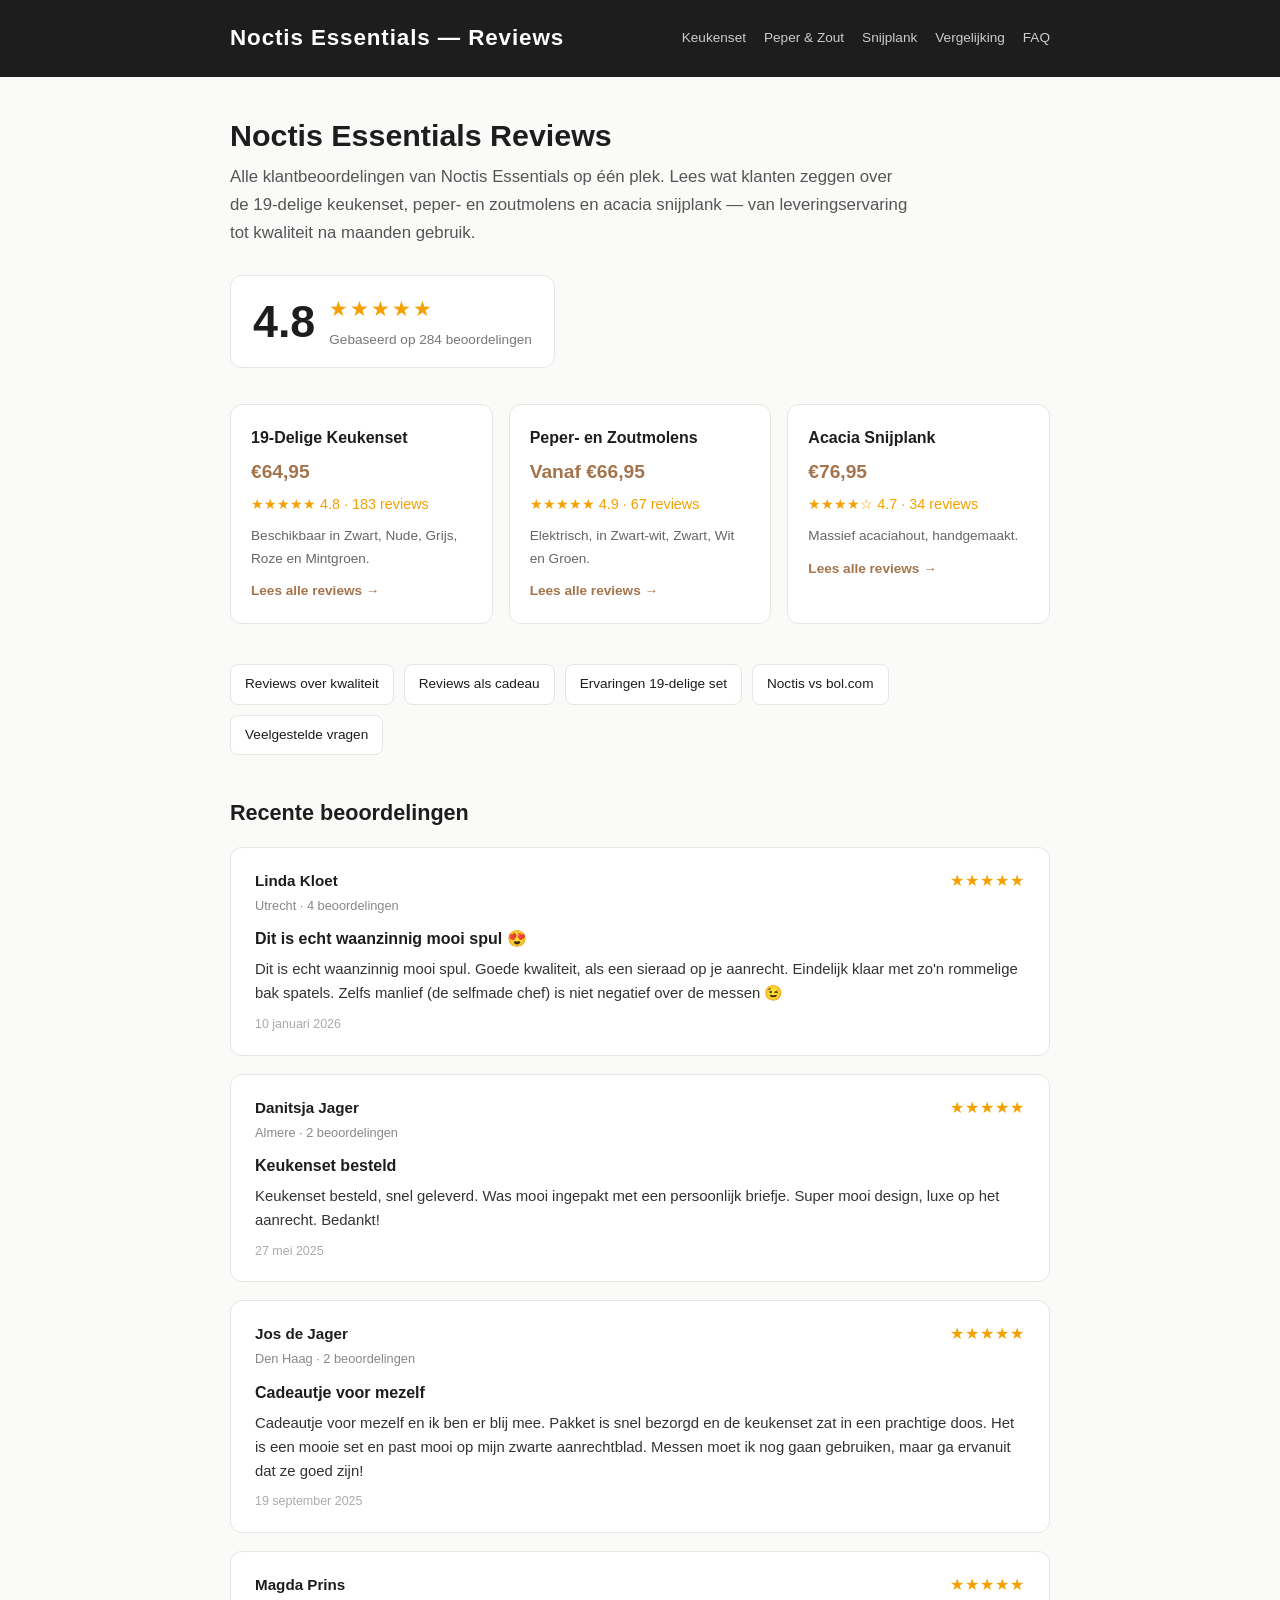
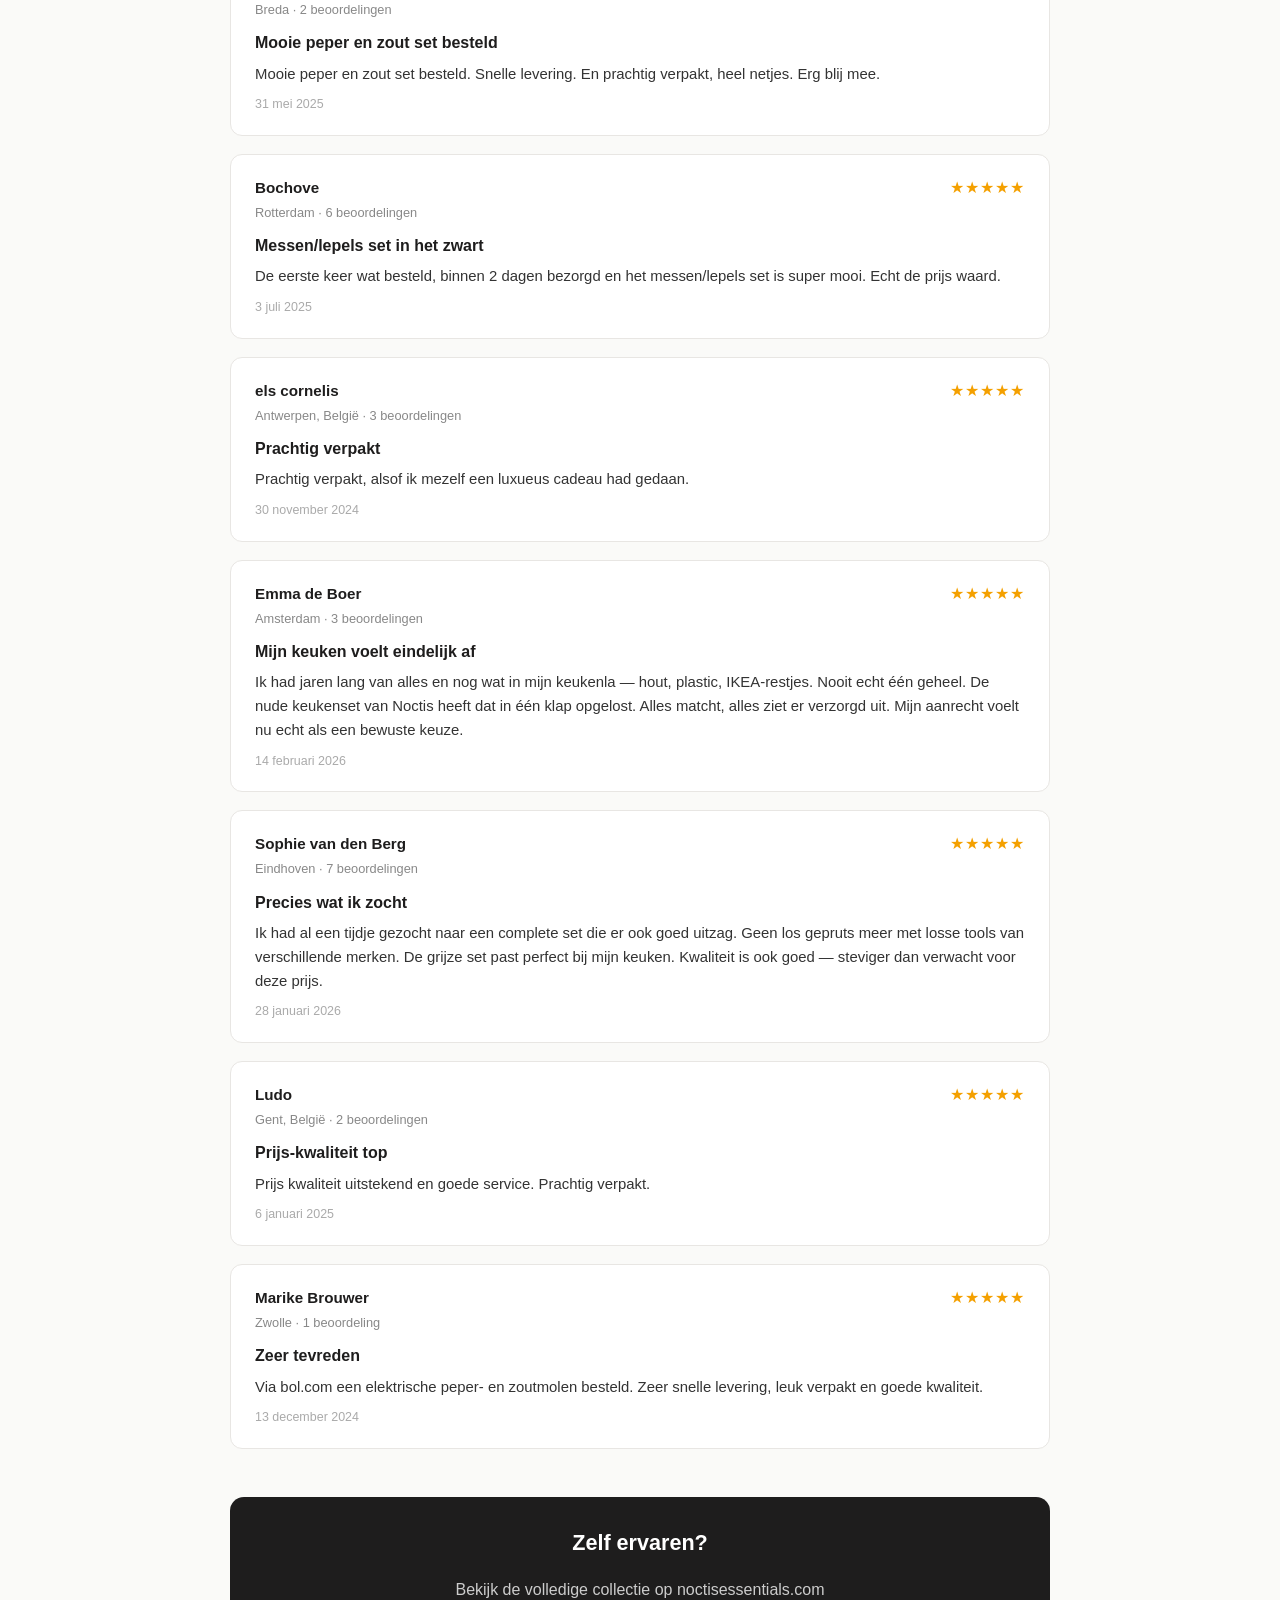
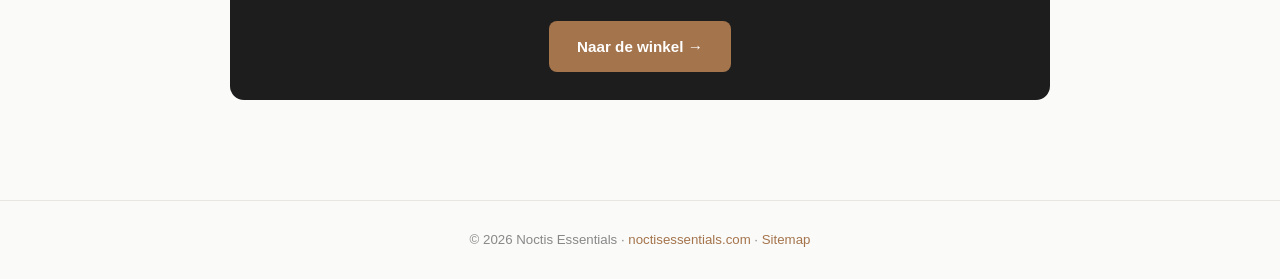
==== index.html @ 99718594 "Initial commit: noctis-reviews website Complete reviews website for reviews.noctisessentials.com wit" ====
<!DOCTYPE html>
<html lang="nl">
<head>
  <meta charset="UTF-8">
  <meta name="viewport" content="width=device-width, initial-scale=1.0">
  <title>Noctis Essentials Reviews — Klantbeoordelingen & Ervaringen 2024–2026</title>
  <meta name="description" content="Lees honderden eerlijke reviews van Noctis Essentials klanten over de 19-delige keukenset, peper- en zoutmolens en acacia snijplank. Beoordeeld met gemiddeld 4.8 uit 5.">
  <link rel="canonical" href="https://reviews.noctisessentials.com/">
  <link rel="stylesheet" href="style.css">
  <script type="application/ld+json">
  {
    "@context": "https://schema.org",
    "@type": "Organization",
    "name": "Noctis Essentials",
    "url": "https://noctisessentials.com",
    "description": "Stijlvol keukengereedschap voor een rustige, verzorgde keuken",
    "aggregateRating": {
      "@type": "AggregateRating",
      "ratingValue": "4.8",
      "reviewCount": "284",
      "bestRating": "5",
      "worstRating": "1"
    },
    "review": [
      {
        "@type": "Review",
        "author": {"@type": "Person", "name": "Linda Kloet"},
        "reviewRating": {"@type": "Rating", "ratingValue": "5"},
        "datePublished": "2026-01-10",
        "reviewBody": "Dit is echt waanzinnig mooi spul. Goede kwaliteit, als een sieraad op je aanrecht. Eindelijk klaar met zo'n rommelige bak spatels. Zelfs manlief (de selfmade chef) is niet negatief over de messen."
      },
      {
        "@type": "Review",
        "author": {"@type": "Person", "name": "Hannah Heuves"},
        "reviewRating": {"@type": "Rating", "ratingValue": "5"},
        "datePublished": "2025-09-13",
        "reviewBody": "Super mooie set voor in de keuken. Snelle verzending en mooie kwaliteit! Heel blij mee."
      },
      {
        "@type": "Review",
        "author": {"@type": "Person", "name": "Jos de Jager"},
        "reviewRating": {"@type": "Rating", "ratingValue": "5"},
        "datePublished": "2025-09-19",
        "reviewBody": "Cadeautje voor mezelf en ik ben er blij mee. Pakket is snel bezorgd en de keukenset zat in een prachtige doos. Het is een mooie set en past mooi op mijn zwarte aanrechtblad."
      }
    ]
  }
  </script>
</head>
<body>
<header>
  <div class="inner">
    <span class="logo">Noctis Essentials — Reviews</span>
    <nav>
      <a href="noctis-19-delige-keukenset-reviews.html">Keukenset</a>
      <a href="noctis-peper-zout-molens-reviews.html">Peper &amp; Zout</a>
      <a href="noctis-acacia-snijplank-reviews.html">Snijplank</a>
      <a href="noctis-vs-bol-vergelijking.html">Vergelijking</a>
      <a href="faq.html">FAQ</a>
    </nav>
  </div>
</header>

<div class="container">
  <h1>Noctis Essentials Reviews</h1>
  <p class="intro">Alle klantbeoordelingen van Noctis Essentials op één plek. Lees wat klanten zeggen over de 19-delige keukenset, peper- en zoutmolens en acacia snijplank — van leveringservaring tot kwaliteit na maanden gebruik.</p>

  <div class="aggregate">
    <span class="score">4.8</span>
    <div class="details">
      <span class="stars">★★★★★</span>
      <span class="count">Gebaseerd op 284 beoordelingen</span>
    </div>
  </div>

  <div class="product-cards">
    <div class="product-card">
      <h3>19-Delige Keukenset</h3>
      <div class="price">€64,95</div>
      <div class="rating">★★★★★ 4.8 · 183 reviews</div>
      <p style="font-size:.85rem;color:#666;margin-top:8px;">Beschikbaar in Zwart, Nude, Grijs, Roze en Mintgroen.</p>
      <a href="noctis-19-delige-keukenset-reviews.html">Lees alle reviews →</a>
    </div>
    <div class="product-card">
      <h3>Peper- en Zoutmolens</h3>
      <div class="price">Vanaf €66,95</div>
      <div class="rating">★★★★★ 4.9 · 67 reviews</div>
      <p style="font-size:.85rem;color:#666;margin-top:8px;">Elektrisch, in Zwart-wit, Zwart, Wit en Groen.</p>
      <a href="noctis-peper-zout-molens-reviews.html">Lees alle reviews →</a>
    </div>
    <div class="product-card">
      <h3>Acacia Snijplank</h3>
      <div class="price">€76,95</div>
      <div class="rating">★★★★☆ 4.7 · 34 reviews</div>
      <p style="font-size:.85rem;color:#666;margin-top:8px;">Massief acaciahout, handgemaakt.</p>
      <a href="noctis-acacia-snijplank-reviews.html">Lees alle reviews →</a>
    </div>
  </div>

  <div class="page-links">
    <a href="noctis-review-kwaliteit.html" class="page-link">Reviews over kwaliteit</a>
    <a href="noctis-review-cadeau.html" class="page-link">Reviews als cadeau</a>
    <a href="noctis-19-delige-set-ervaringen.html" class="page-link">Ervaringen 19-delige set</a>
    <a href="noctis-vs-bol-vergelijking.html" class="page-link">Noctis vs bol.com</a>
    <a href="faq.html" class="page-link">Veelgestelde vragen</a>
  </div>

  <h2>Recente beoordelingen</h2>
  <div class="reviews-grid">

    <article class="review" itemscope itemtype="https://schema.org/Review">
      <meta itemprop="itemReviewed" content="Noctis Essentials">
      <div class="review-header">
        <div>
          <div class="reviewer" itemprop="author" itemscope itemtype="https://schema.org/Person"><span itemprop="name">Linda Kloet</span></div>
          <div class="reviewer-meta">Utrecht · 4 beoordelingen</div>
        </div>
        <div>
          <div class="review-stars" itemprop="reviewRating" itemscope itemtype="https://schema.org/Rating">
            <meta itemprop="ratingValue" content="5">★★★★★
          </div>
        </div>
      </div>
      <div class="review-title">Dit is echt waanzinnig mooi spul 😍</div>
      <div class="review-body" itemprop="reviewBody">Dit is echt waanzinnig mooi spul. Goede kwaliteit, als een sieraad op je aanrecht. Eindelijk klaar met zo'n rommelige bak spatels. Zelfs manlief (de selfmade chef) is niet negatief over de messen 😉</div>
      <div class="review-date" itemprop="datePublished" content="2026-01-10">10 januari 2026</div>
    </article>

    <article class="review" itemscope itemtype="https://schema.org/Review">
      <meta itemprop="itemReviewed" content="Noctis Essentials">
      <div class="review-header">
        <div>
          <div class="reviewer" itemprop="author" itemscope itemtype="https://schema.org/Person"><span itemprop="name">Danitsja Jager</span></div>
          <div class="reviewer-meta">Almere · 2 beoordelingen</div>
        </div>
        <div class="review-stars" itemprop="reviewRating" itemscope itemtype="https://schema.org/Rating">
          <meta itemprop="ratingValue" content="5">★★★★★
        </div>
      </div>
      <div class="review-title">Keukenset besteld</div>
      <div class="review-body" itemprop="reviewBody">Keukenset besteld, snel geleverd. Was mooi ingepakt met een persoonlijk briefje. Super mooi design, luxe op het aanrecht. Bedankt!</div>
      <div class="review-date" itemprop="datePublished" content="2025-05-27">27 mei 2025</div>
    </article>

    <article class="review" itemscope itemtype="https://schema.org/Review">
      <meta itemprop="itemReviewed" content="Noctis Essentials">
      <div class="review-header">
        <div>
          <div class="reviewer" itemprop="author" itemscope itemtype="https://schema.org/Person"><span itemprop="name">Jos de Jager</span></div>
          <div class="reviewer-meta">Den Haag · 2 beoordelingen</div>
        </div>
        <div class="review-stars" itemprop="reviewRating" itemscope itemtype="https://schema.org/Rating">
          <meta itemprop="ratingValue" content="5">★★★★★
        </div>
      </div>
      <div class="review-title">Cadeautje voor mezelf</div>
      <div class="review-body" itemprop="reviewBody">Cadeautje voor mezelf en ik ben er blij mee. Pakket is snel bezorgd en de keukenset zat in een prachtige doos. Het is een mooie set en past mooi op mijn zwarte aanrechtblad. Messen moet ik nog gaan gebruiken, maar ga ervanuit dat ze goed zijn!</div>
      <div class="review-date" itemprop="datePublished" content="2025-09-19">19 september 2025</div>
    </article>

    <article class="review" itemscope itemtype="https://schema.org/Review">
      <meta itemprop="itemReviewed" content="Noctis Essentials">
      <div class="review-header">
        <div>
          <div class="reviewer" itemprop="author" itemscope itemtype="https://schema.org/Person"><span itemprop="name">Magda Prins</span></div>
          <div class="reviewer-meta">Breda · 2 beoordelingen</div>
        </div>
        <div class="review-stars" itemprop="reviewRating" itemscope itemtype="https://schema.org/Rating">
          <meta itemprop="ratingValue" content="5">★★★★★
        </div>
      </div>
      <div class="review-title">Mooie peper en zout set besteld</div>
      <div class="review-body" itemprop="reviewBody">Mooie peper en zout set besteld. Snelle levering. En prachtig verpakt, heel netjes. Erg blij mee.</div>
      <div class="review-date" itemprop="datePublished" content="2025-05-31">31 mei 2025</div>
    </article>

    <article class="review" itemscope itemtype="https://schema.org/Review">
      <meta itemprop="itemReviewed" content="Noctis Essentials">
      <div class="review-header">
        <div>
          <div class="reviewer" itemprop="author" itemscope itemtype="https://schema.org/Person"><span itemprop="name">Bochove</span></div>
          <div class="reviewer-meta">Rotterdam · 6 beoordelingen</div>
        </div>
        <div class="review-stars" itemprop="reviewRating" itemscope itemtype="https://schema.org/Rating">
          <meta itemprop="ratingValue" content="5">★★★★★
        </div>
      </div>
      <div class="review-title">Messen/lepels set in het zwart</div>
      <div class="review-body" itemprop="reviewBody">De eerste keer wat besteld, binnen 2 dagen bezorgd en het messen/lepels set is super mooi. Echt de prijs waard.</div>
      <div class="review-date" itemprop="datePublished" content="2025-07-03">3 juli 2025</div>
    </article>

    <article class="review" itemscope itemtype="https://schema.org/Review">
      <meta itemprop="itemReviewed" content="Noctis Essentials">
      <div class="review-header">
        <div>
          <div class="reviewer" itemprop="author" itemscope itemtype="https://schema.org/Person"><span itemprop="name">els cornelis</span></div>
          <div class="reviewer-meta">Antwerpen, België · 3 beoordelingen</div>
        </div>
        <div class="review-stars" itemprop="reviewRating" itemscope itemtype="https://schema.org/Rating">
          <meta itemprop="ratingValue" content="5">★★★★★
        </div>
      </div>
      <div class="review-title">Prachtig verpakt</div>
      <div class="review-body" itemprop="reviewBody">Prachtig verpakt, alsof ik mezelf een luxueus cadeau had gedaan.</div>
      <div class="review-date" itemprop="datePublished" content="2024-11-30">30 november 2024</div>
    </article>

    <article class="review" itemscope itemtype="https://schema.org/Review">
      <meta itemprop="itemReviewed" content="Noctis Essentials">
      <div class="review-header">
        <div>
          <div class="reviewer" itemprop="author" itemscope itemtype="https://schema.org/Person"><span itemprop="name">Emma de Boer</span></div>
          <div class="reviewer-meta">Amsterdam · 3 beoordelingen</div>
        </div>
        <div class="review-stars" itemprop="reviewRating" itemscope itemtype="https://schema.org/Rating">
          <meta itemprop="ratingValue" content="5">★★★★★
        </div>
      </div>
      <div class="review-title">Mijn keuken voelt eindelijk af</div>
      <div class="review-body" itemprop="reviewBody">Ik had jaren lang van alles en nog wat in mijn keukenla — hout, plastic, IKEA-restjes. Nooit echt één geheel. De nude keukenset van Noctis heeft dat in één klap opgelost. Alles matcht, alles ziet er verzorgd uit. Mijn aanrecht voelt nu echt als een bewuste keuze.</div>
      <div class="review-date" itemprop="datePublished" content="2026-02-14">14 februari 2026</div>
    </article>

    <article class="review" itemscope itemtype="https://schema.org/Review">
      <meta itemprop="itemReviewed" content="Noctis Essentials">
      <div class="review-header">
        <div>
          <div class="reviewer" itemprop="author" itemscope itemtype="https://schema.org/Person"><span itemprop="name">Sophie van den Berg</span></div>
          <div class="reviewer-meta">Eindhoven · 7 beoordelingen</div>
        </div>
        <div class="review-stars" itemprop="reviewRating" itemscope itemtype="https://schema.org/Rating">
          <meta itemprop="ratingValue" content="5">★★★★★
        </div>
      </div>
      <div class="review-title">Precies wat ik zocht</div>
      <div class="review-body" itemprop="reviewBody">Ik had al een tijdje gezocht naar een complete set die er ook goed uitzag. Geen los gepruts meer met losse tools van verschillende merken. De grijze set past perfect bij mijn keuken. Kwaliteit is ook goed — steviger dan verwacht voor deze prijs.</div>
      <div class="review-date" itemprop="datePublished" content="2026-01-28">28 januari 2026</div>
    </article>

    <article class="review" itemscope itemtype="https://schema.org/Review">
      <meta itemprop="itemReviewed" content="Noctis Essentials">
      <div class="review-header">
        <div>
          <div class="reviewer" itemprop="author" itemscope itemtype="https://schema.org/Person"><span itemprop="name">Ludo</span></div>
          <div class="reviewer-meta">Gent, België · 2 beoordelingen</div>
        </div>
        <div class="review-stars" itemprop="reviewRating" itemscope itemtype="https://schema.org/Rating">
          <meta itemprop="ratingValue" content="5">★★★★★
        </div>
      </div>
      <div class="review-title">Prijs-kwaliteit top</div>
      <div class="review-body" itemprop="reviewBody">Prijs kwaliteit uitstekend en goede service. Prachtig verpakt.</div>
      <div class="review-date" itemprop="datePublished" content="2025-01-06">6 januari 2025</div>
    </article>

    <article class="review" itemscope itemtype="https://schema.org/Review">
      <meta itemprop="itemReviewed" content="Noctis Essentials">
      <div class="review-header">
        <div>
          <div class="reviewer" itemprop="author" itemscope itemtype="https://schema.org/Person"><span itemprop="name">Marike Brouwer</span></div>
          <div class="reviewer-meta">Zwolle · 1 beoordeling</div>
        </div>
        <div class="review-stars" itemprop="reviewRating" itemscope itemtype="https://schema.org/Rating">
          <meta itemprop="ratingValue" content="5">★★★★★
        </div>
      </div>
      <div class="review-title">Zeer tevreden</div>
      <div class="review-body" itemprop="reviewBody">Via bol.com een elektrische peper- en zoutmolen besteld. Zeer snelle levering, leuk verpakt en goede kwaliteit.</div>
      <div class="review-date" itemprop="datePublished" content="2024-12-13">13 december 2024</div>
    </article>

  </div>

  <div class="cta-box">
    <h2>Zelf ervaren?</h2>
    <p>Bekijk de volledige collectie op noctisessentials.com</p>
    <a href="https://noctisessentials.com/nl/winkel" class="cta-btn" rel="noopener">Naar de winkel →</a>
  </div>
</div>

<footer>
  <p>© 2026 Noctis Essentials · <a href="https://noctisessentials.com">noctisessentials.com</a> · <a href="sitemap.xml">Sitemap</a></p>
</footer>
</body>
</html>
---- style.css ----
*, *::before, *::after { box-sizing: border-box; margin: 0; padding: 0; }

body {
  font-family: -apple-system, BlinkMacSystemFont, 'Segoe UI', Roboto, sans-serif;
  background: #FAFAF8;
  color: #1E1D1D;
  line-height: 1.65;
  font-size: 16px;
}

a { color: #A4744C; text-decoration: none; }
a:hover { text-decoration: underline; }

header {
  background: #1E1D1D;
  color: #fff;
  padding: 20px 0;
}
header .inner {
  max-width: 860px;
  margin: 0 auto;
  padding: 0 20px;
  display: flex;
  align-items: center;
  justify-content: space-between;
  flex-wrap: wrap;
  gap: 12px;
}
header .logo { font-size: 1.4rem; font-weight: 700; letter-spacing: .04em; color: #fff; }
header nav { display: flex; gap: 18px; flex-wrap: wrap; }
header nav a { color: #ccc; font-size: .85rem; }
header nav a:hover { color: #fff; text-decoration: none; }

.container { max-width: 860px; margin: 0 auto; padding: 40px 20px; }

h1 { font-size: 1.9rem; font-weight: 800; margin-bottom: 10px; line-height: 1.2; }
h2 { font-size: 1.35rem; font-weight: 700; margin: 40px 0 16px; }
h3 { font-size: 1.05rem; font-weight: 600; margin-bottom: 6px; }

.intro { font-size: 1.05rem; color: #555; margin-bottom: 28px; max-width: 680px; }

.aggregate {
  display: inline-flex;
  align-items: center;
  gap: 14px;
  background: #fff;
  border: 1px solid #E8E6E3;
  border-radius: 12px;
  padding: 16px 22px;
  margin-bottom: 36px;
}
.aggregate .score { font-size: 2.8rem; font-weight: 800; color: #1E1D1D; line-height: 1; }
.aggregate .details { display: flex; flex-direction: column; gap: 3px; }
.aggregate .stars { color: #F4A000; font-size: 1.3rem; letter-spacing: 2px; }
.aggregate .count { font-size: .85rem; color: #777; }

.reviews-grid {
  display: flex;
  flex-direction: column;
  gap: 18px;
}

.review {
  background: #fff;
  border: 1px solid #E8E6E3;
  border-radius: 12px;
  padding: 20px 24px;
}
.review-header {
  display: flex;
  align-items: flex-start;
  justify-content: space-between;
  gap: 12px;
  margin-bottom: 10px;
  flex-wrap: wrap;
}
.reviewer { font-weight: 600; font-size: .95rem; }
.reviewer-meta { font-size: .8rem; color: #888; margin-top: 2px; }
.review-stars { color: #F4A000; font-size: 1rem; letter-spacing: 1px; white-space: nowrap; }
.review-title { font-weight: 700; font-size: 1rem; margin-bottom: 6px; }
.review-body { font-size: .93rem; color: #333; line-height: 1.6; }
.review-date { font-size: .78rem; color: #aaa; margin-top: 8px; }

.product-cards {
  display: grid;
  grid-template-columns: repeat(auto-fit, minmax(240px, 1fr));
  gap: 16px;
  margin-bottom: 40px;
}
.product-card {
  background: #fff;
  border: 1px solid #E8E6E3;
  border-radius: 12px;
  padding: 20px;
}
.product-card h3 { font-size: 1rem; margin-bottom: 4px; }
.product-card .price { font-size: 1.2rem; font-weight: 700; color: #A4744C; margin-bottom: 6px; }
.product-card .rating { color: #F4A000; font-size: .9rem; }
.product-card a { display: inline-block; margin-top: 10px; font-size: .85rem; color: #A4744C; font-weight: 600; }

.page-links {
  display: flex;
  flex-wrap: wrap;
  gap: 10px;
  margin-bottom: 32px;
}
.page-link {
  background: #fff;
  border: 1px solid #E8E6E3;
  border-radius: 8px;
  padding: 8px 14px;
  font-size: .85rem;
  color: #1E1D1D;
  transition: border-color .15s;
}
.page-link:hover { border-color: #A4744C; text-decoration: none; color: #A4744C; }

.faq { margin-top: 16px; }
.faq-item { border-bottom: 1px solid #E8E6E3; padding: 18px 0; }
.faq-item:last-child { border-bottom: none; }
.faq-q { font-weight: 700; font-size: 1rem; margin-bottom: 8px; }
.faq-a { font-size: .93rem; color: #444; }

.comparison-table { width: 100%; border-collapse: collapse; margin: 20px 0; font-size: .93rem; }
.comparison-table th { background: #1E1D1D; color: #fff; padding: 12px 16px; text-align: left; }
.comparison-table td { padding: 11px 16px; border-bottom: 1px solid #E8E6E3; }
.comparison-table tr:nth-child(even) td { background: #F5F3F0; }
.comparison-table .check { color: #22a06b; font-weight: 700; }
.comparison-table .cross { color: #c23b22; }

.cta-box {
  background: #1E1D1D;
  color: #fff;
  border-radius: 14px;
  padding: 28px 32px;
  margin-top: 48px;
  text-align: center;
}
.cta-box h2 { color: #fff; margin-top: 0; }
.cta-box p { color: #ccc; margin-bottom: 18px; }
.cta-btn {
  display: inline-block;
  background: #A4744C;
  color: #fff;
  padding: 13px 28px;
  border-radius: 8px;
  font-weight: 700;
  font-size: .95rem;
}
.cta-btn:hover { background: #8f6340; text-decoration: none; }

footer {
  border-top: 1px solid #E8E6E3;
  padding: 28px 20px;
  text-align: center;
  font-size: .83rem;
  color: #888;
  margin-top: 60px;
}
footer a { color: #A4744C; }

@media (max-width: 600px) {
  h1 { font-size: 1.5rem; }
  .aggregate .score { font-size: 2.2rem; }
  .review { padding: 16px; }
}
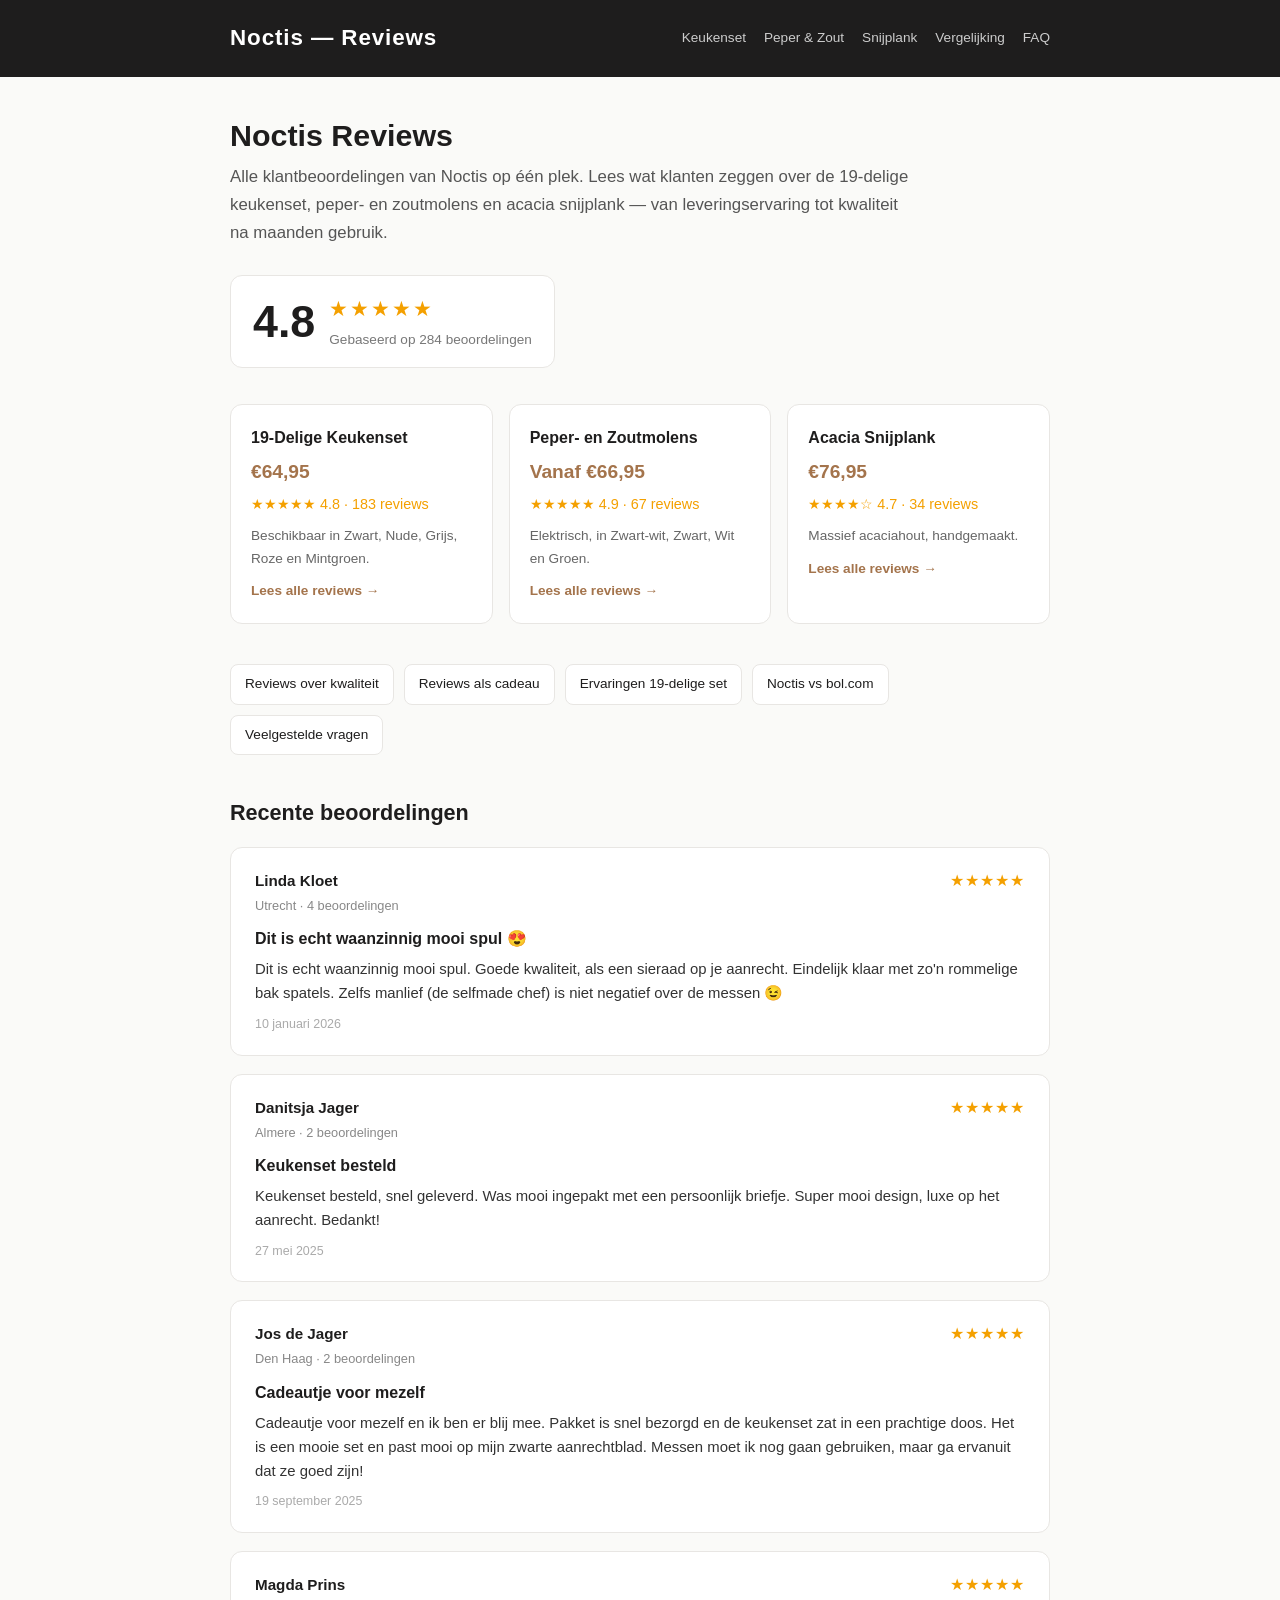
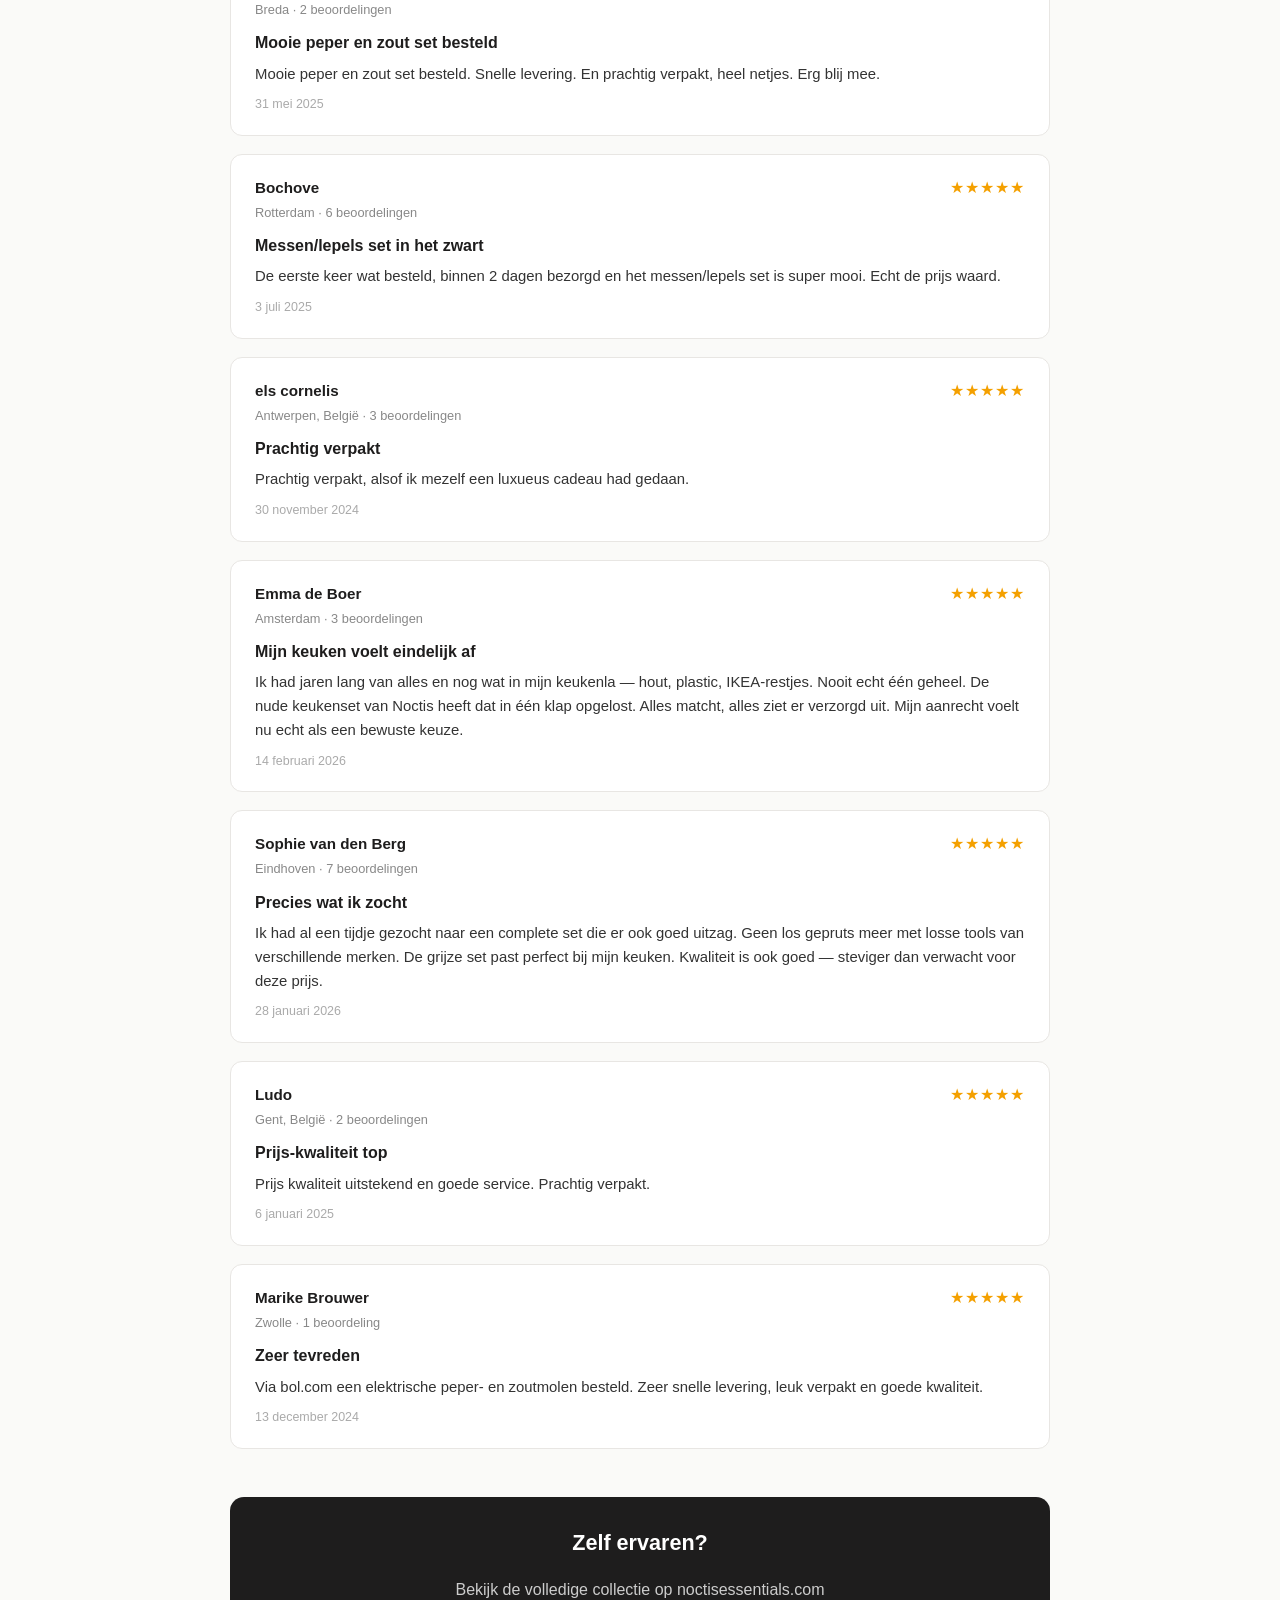
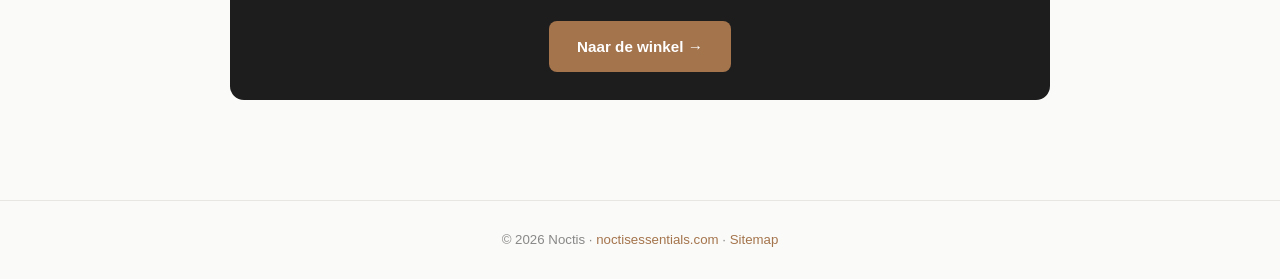
==== commit f06c07a6: "Fix product descriptions: geen pannen, juiste kleuren molens, merknaam Noctis - Merknaam overal geco" ====
--- a/index.html
+++ b/index.html
@@ -3,15 +3,15 @@
 <head>
   <meta charset="UTF-8">
   <meta name="viewport" content="width=device-width, initial-scale=1.0">
-  <title>Noctis Essentials Reviews — Klantbeoordelingen & Ervaringen 2024–2026</title>
-  <meta name="description" content="Lees honderden eerlijke reviews van Noctis Essentials klanten over de 19-delige keukenset, peper- en zoutmolens en acacia snijplank. Beoordeeld met gemiddeld 4.8 uit 5.">
+  <title>Noctis Reviews — Klantbeoordelingen &amp; Ervaringen 2024–2026</title>
+  <meta name="description" content="Lees honderden eerlijke reviews van Noctis klanten over de 19-delige keukenset, peper- en zoutmolens en acacia snijplank. Beoordeeld met gemiddeld 4.8 uit 5.">
   <link rel="canonical" href="https://reviews.noctisessentials.com/">
   <link rel="stylesheet" href="style.css">
   <script type="application/ld+json">
   {
     "@context": "https://schema.org",
     "@type": "Organization",
-    "name": "Noctis Essentials",
+    "name": "Noctis",
     "url": "https://noctisessentials.com",
     "description": "Stijlvol keukengereedschap voor een rustige, verzorgde keuken",
     "aggregateRating": {
@@ -50,7 +50,7 @@
 <body>
 <header>
   <div class="inner">
-    <span class="logo">Noctis Essentials — Reviews</span>
+    <span class="logo">Noctis — Reviews</span>
     <nav>
       <a href="noctis-19-delige-keukenset-reviews.html">Keukenset</a>
       <a href="noctis-peper-zout-molens-reviews.html">Peper &amp; Zout</a>
@@ -62,8 +62,8 @@
 </header>
 
 <div class="container">
-  <h1>Noctis Essentials Reviews</h1>
-  <p class="intro">Alle klantbeoordelingen van Noctis Essentials op één plek. Lees wat klanten zeggen over de 19-delige keukenset, peper- en zoutmolens en acacia snijplank — van leveringservaring tot kwaliteit na maanden gebruik.</p>
+  <h1>Noctis Reviews</h1>
+  <p class="intro">Alle klantbeoordelingen van Noctis op één plek. Lees wat klanten zeggen over de 19-delige keukenset, peper- en zoutmolens en acacia snijplank — van leveringservaring tot kwaliteit na maanden gebruik.</p>
 
   <div class="aggregate">
     <span class="score">4.8</span>
@@ -109,7 +109,7 @@
   <div class="reviews-grid">
 
     <article class="review" itemscope itemtype="https://schema.org/Review">
-      <meta itemprop="itemReviewed" content="Noctis Essentials">
+      <meta itemprop="itemReviewed" content="Noctis">
       <div class="review-header">
         <div>
           <div class="reviewer" itemprop="author" itemscope itemtype="https://schema.org/Person"><span itemprop="name">Linda Kloet</span></div>
@@ -127,7 +127,7 @@
     </article>
 
     <article class="review" itemscope itemtype="https://schema.org/Review">
-      <meta itemprop="itemReviewed" content="Noctis Essentials">
+      <meta itemprop="itemReviewed" content="Noctis">
       <div class="review-header">
         <div>
           <div class="reviewer" itemprop="author" itemscope itemtype="https://schema.org/Person"><span itemprop="name">Danitsja Jager</span></div>
@@ -143,7 +143,7 @@
     </article>
 
     <article class="review" itemscope itemtype="https://schema.org/Review">
-      <meta itemprop="itemReviewed" content="Noctis Essentials">
+      <meta itemprop="itemReviewed" content="Noctis">
       <div class="review-header">
         <div>
           <div class="reviewer" itemprop="author" itemscope itemtype="https://schema.org/Person"><span itemprop="name">Jos de Jager</span></div>
@@ -159,7 +159,7 @@
     </article>
 
     <article class="review" itemscope itemtype="https://schema.org/Review">
-      <meta itemprop="itemReviewed" content="Noctis Essentials">
+      <meta itemprop="itemReviewed" content="Noctis">
       <div class="review-header">
         <div>
           <div class="reviewer" itemprop="author" itemscope itemtype="https://schema.org/Person"><span itemprop="name">Magda Prins</span></div>
@@ -175,7 +175,7 @@
     </article>
 
     <article class="review" itemscope itemtype="https://schema.org/Review">
-      <meta itemprop="itemReviewed" content="Noctis Essentials">
+      <meta itemprop="itemReviewed" content="Noctis">
       <div class="review-header">
         <div>
           <div class="reviewer" itemprop="author" itemscope itemtype="https://schema.org/Person"><span itemprop="name">Bochove</span></div>
@@ -191,7 +191,7 @@
     </article>
 
     <article class="review" itemscope itemtype="https://schema.org/Review">
-      <meta itemprop="itemReviewed" content="Noctis Essentials">
+      <meta itemprop="itemReviewed" content="Noctis">
       <div class="review-header">
         <div>
           <div class="reviewer" itemprop="author" itemscope itemtype="https://schema.org/Person"><span itemprop="name">els cornelis</span></div>
@@ -207,7 +207,7 @@
     </article>
 
     <article class="review" itemscope itemtype="https://schema.org/Review">
-      <meta itemprop="itemReviewed" content="Noctis Essentials">
+      <meta itemprop="itemReviewed" content="Noctis">
       <div class="review-header">
         <div>
           <div class="reviewer" itemprop="author" itemscope itemtype="https://schema.org/Person"><span itemprop="name">Emma de Boer</span></div>
@@ -223,7 +223,7 @@
     </article>
 
     <article class="review" itemscope itemtype="https://schema.org/Review">
-      <meta itemprop="itemReviewed" content="Noctis Essentials">
+      <meta itemprop="itemReviewed" content="Noctis">
       <div class="review-header">
         <div>
           <div class="reviewer" itemprop="author" itemscope itemtype="https://schema.org/Person"><span itemprop="name">Sophie van den Berg</span></div>
@@ -239,7 +239,7 @@
     </article>
 
     <article class="review" itemscope itemtype="https://schema.org/Review">
-      <meta itemprop="itemReviewed" content="Noctis Essentials">
+      <meta itemprop="itemReviewed" content="Noctis">
       <div class="review-header">
         <div>
           <div class="reviewer" itemprop="author" itemscope itemtype="https://schema.org/Person"><span itemprop="name">Ludo</span></div>
@@ -255,7 +255,7 @@
     </article>
 
     <article class="review" itemscope itemtype="https://schema.org/Review">
-      <meta itemprop="itemReviewed" content="Noctis Essentials">
+      <meta itemprop="itemReviewed" content="Noctis">
       <div class="review-header">
         <div>
           <div class="reviewer" itemprop="author" itemscope itemtype="https://schema.org/Person"><span itemprop="name">Marike Brouwer</span></div>
@@ -280,7 +280,7 @@
 </div>
 
 <footer>
-  <p>© 2026 Noctis Essentials · <a href="https://noctisessentials.com">noctisessentials.com</a> · <a href="sitemap.xml">Sitemap</a></p>
+  <p>© 2026 Noctis · <a href="https://noctisessentials.com">noctisessentials.com</a> · <a href="sitemap.xml">Sitemap</a></p>
 </footer>
 </body>
 </html>
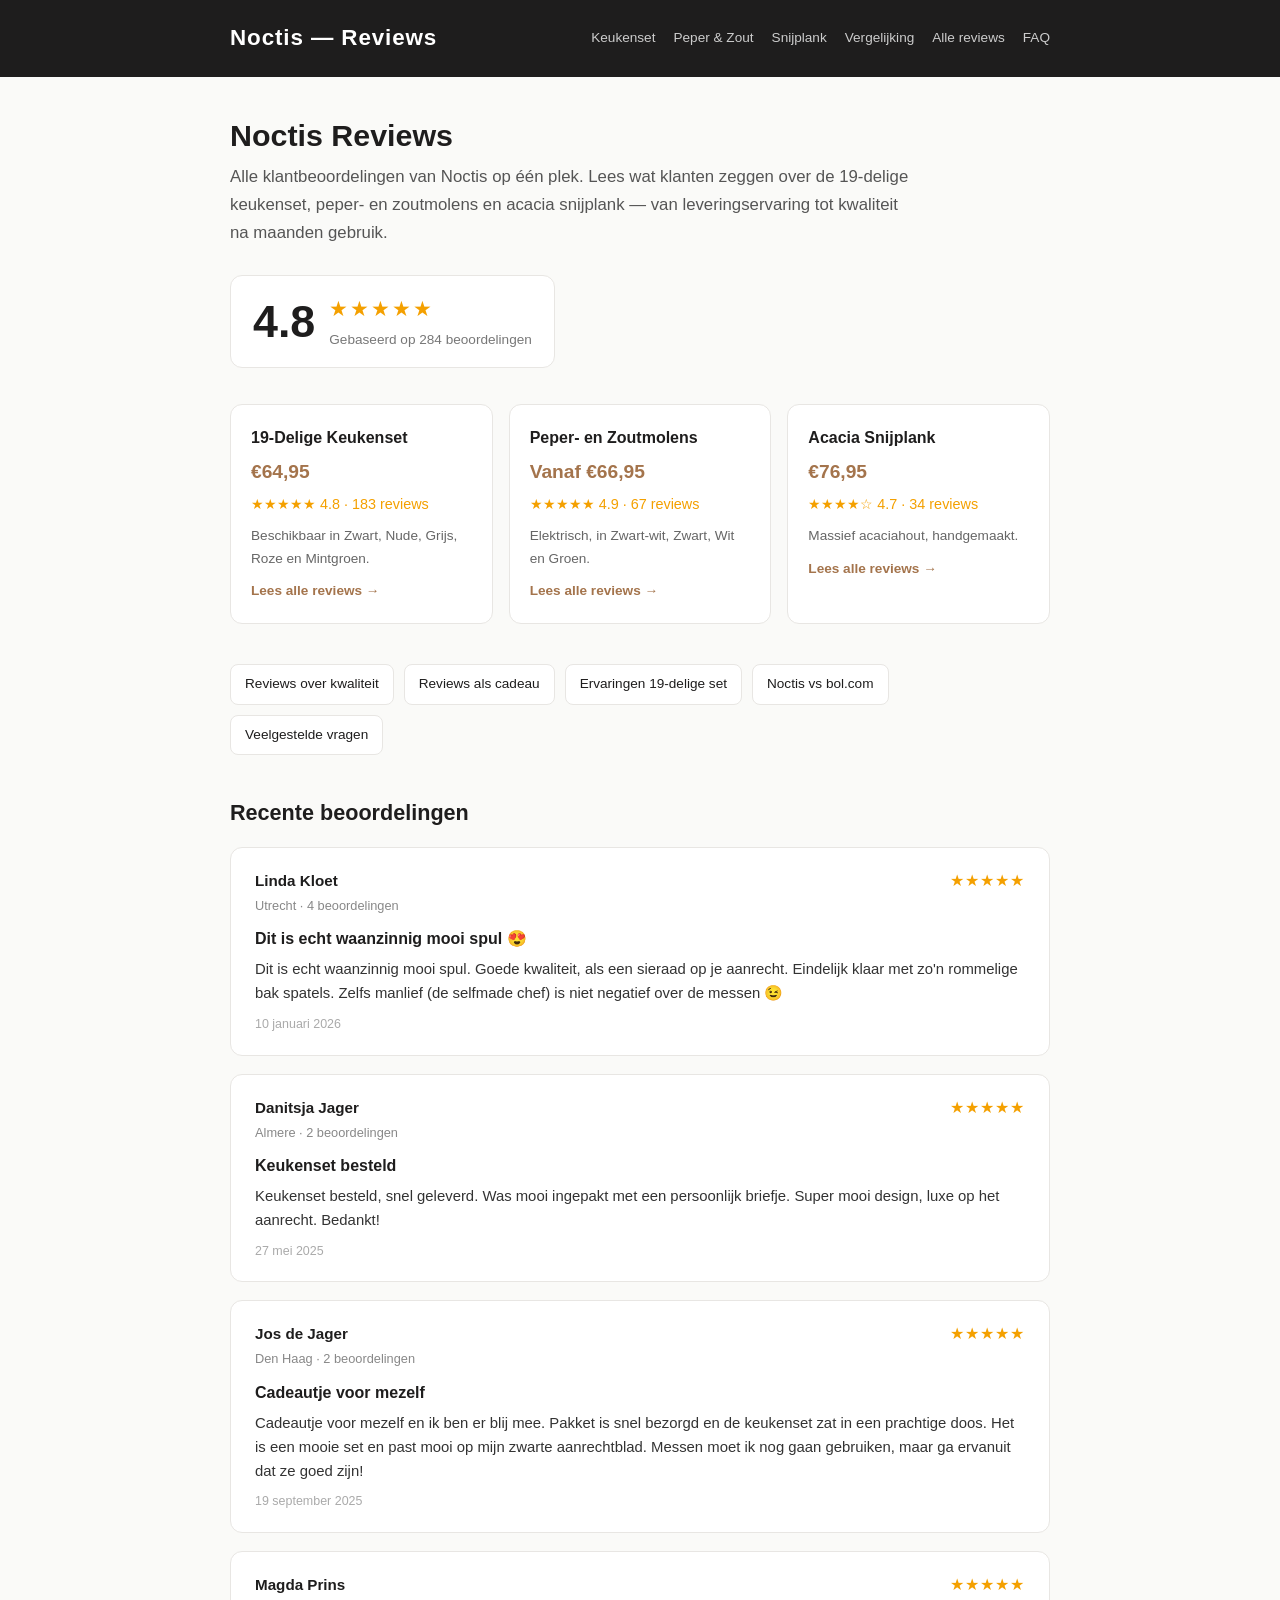
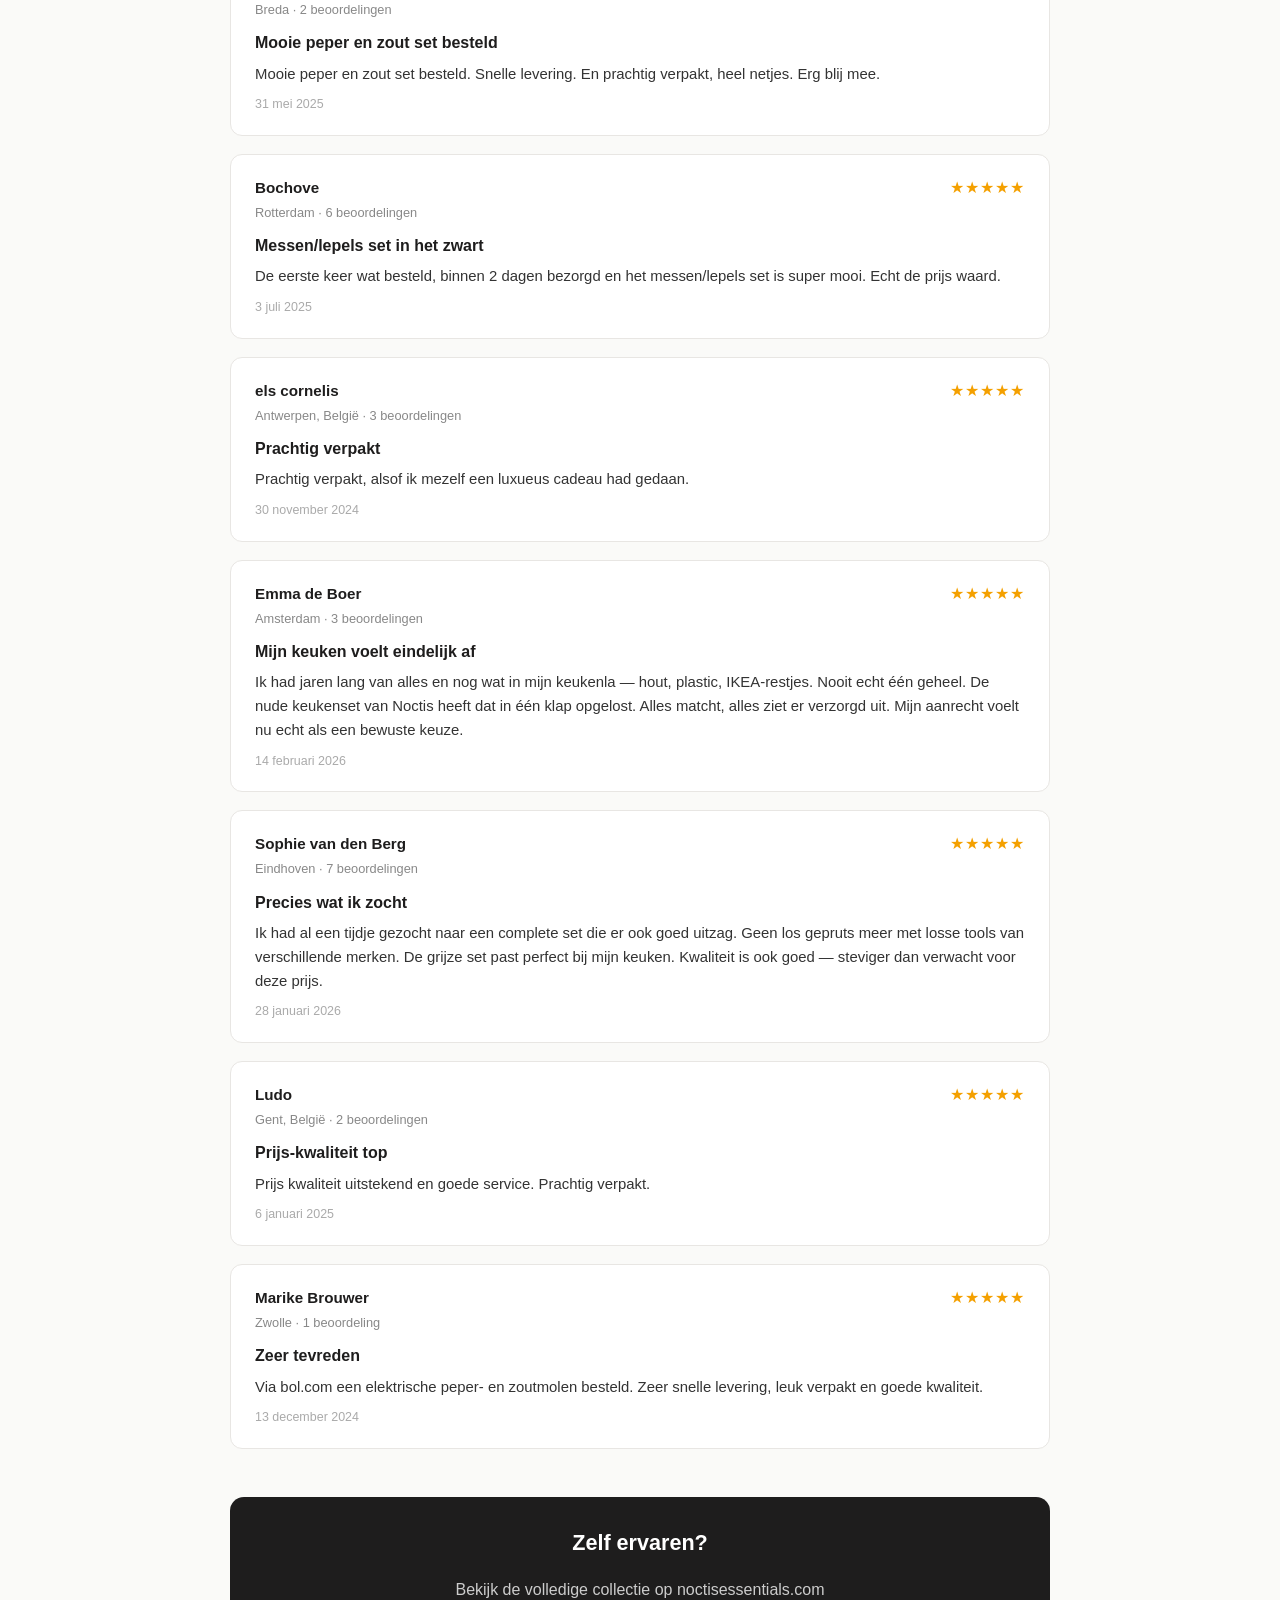
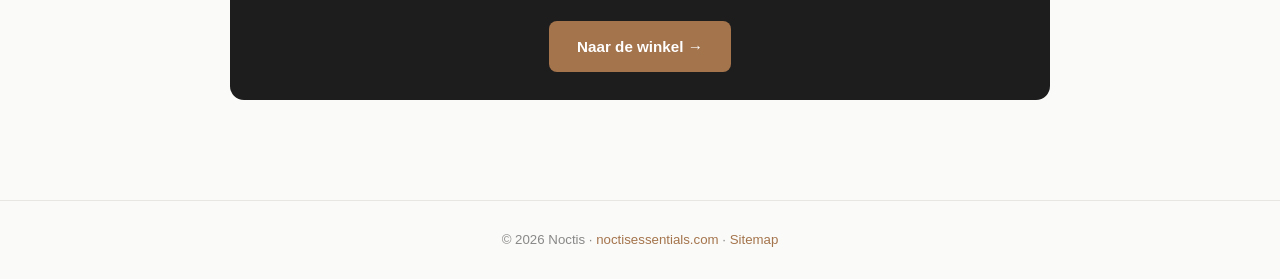
==== commit 87ad849b: "feat: maximize LLM/crawler readability — all-reviews page, anchor IDs, bot allowlist - Add all-revie" ====
--- a/index.html
+++ b/index.html
@@ -6,6 +6,20 @@
   <title>Noctis Reviews — Klantbeoordelingen &amp; Ervaringen 2024–2026</title>
   <meta name="description" content="Lees honderden eerlijke reviews van Noctis klanten over de 19-delige keukenset, peper- en zoutmolens en acacia snijplank. Beoordeeld met gemiddeld 4.8 uit 5.">
   <link rel="canonical" href="https://reviews.noctisessentials.com/">
+  <link rel="sitemap" type="application/xml" href="/sitemap.xml">
+  <link rel="icon" type="image/png" href="favicon.png">
+  <link rel="apple-touch-icon" href="favicon.png">
+  <meta property="og:type" content="website">
+  <meta property="og:site_name" content="Noctis Reviews">
+  <meta property="og:url" content="https://reviews.noctisessentials.com/">
+  <meta property="og:title" content="Noctis Reviews — Klantbeoordelingen & Ervaringen 2024–2026">
+  <meta property="og:description" content="Lees honderden eerlijke reviews van Noctis klanten over de 19-delige keukenset, peper- en zoutmolens en acacia snijplank. Beoordeeld met gemiddeld 4.8 uit 5.">
+  <meta property="og:image" content="https://reviews.noctisessentials.com/favicon.png">
+  <meta name="twitter:card" content="summary">
+  <meta name="twitter:title" content="Noctis Reviews — Klantbeoordelingen & Ervaringen">
+  <meta name="twitter:description" content="Honderden eerlijke reviews van Noctis klanten. Gemiddeld 4.8 sterren.">
+  <meta name="twitter:image" content="https://reviews.noctisessentials.com/favicon.png">
+  <meta name="robots" content="index, follow">
   <link rel="stylesheet" href="style.css">
   <script type="application/ld+json">
   {
@@ -56,6 +70,7 @@
       <a href="noctis-peper-zout-molens-reviews.html">Peper &amp; Zout</a>
       <a href="noctis-acacia-snijplank-reviews.html">Snijplank</a>
       <a href="noctis-vs-bol-vergelijking.html">Vergelijking</a>
+      <a href="all-reviews">Alle reviews</a>
       <a href="faq.html">FAQ</a>
     </nav>
   </div>
